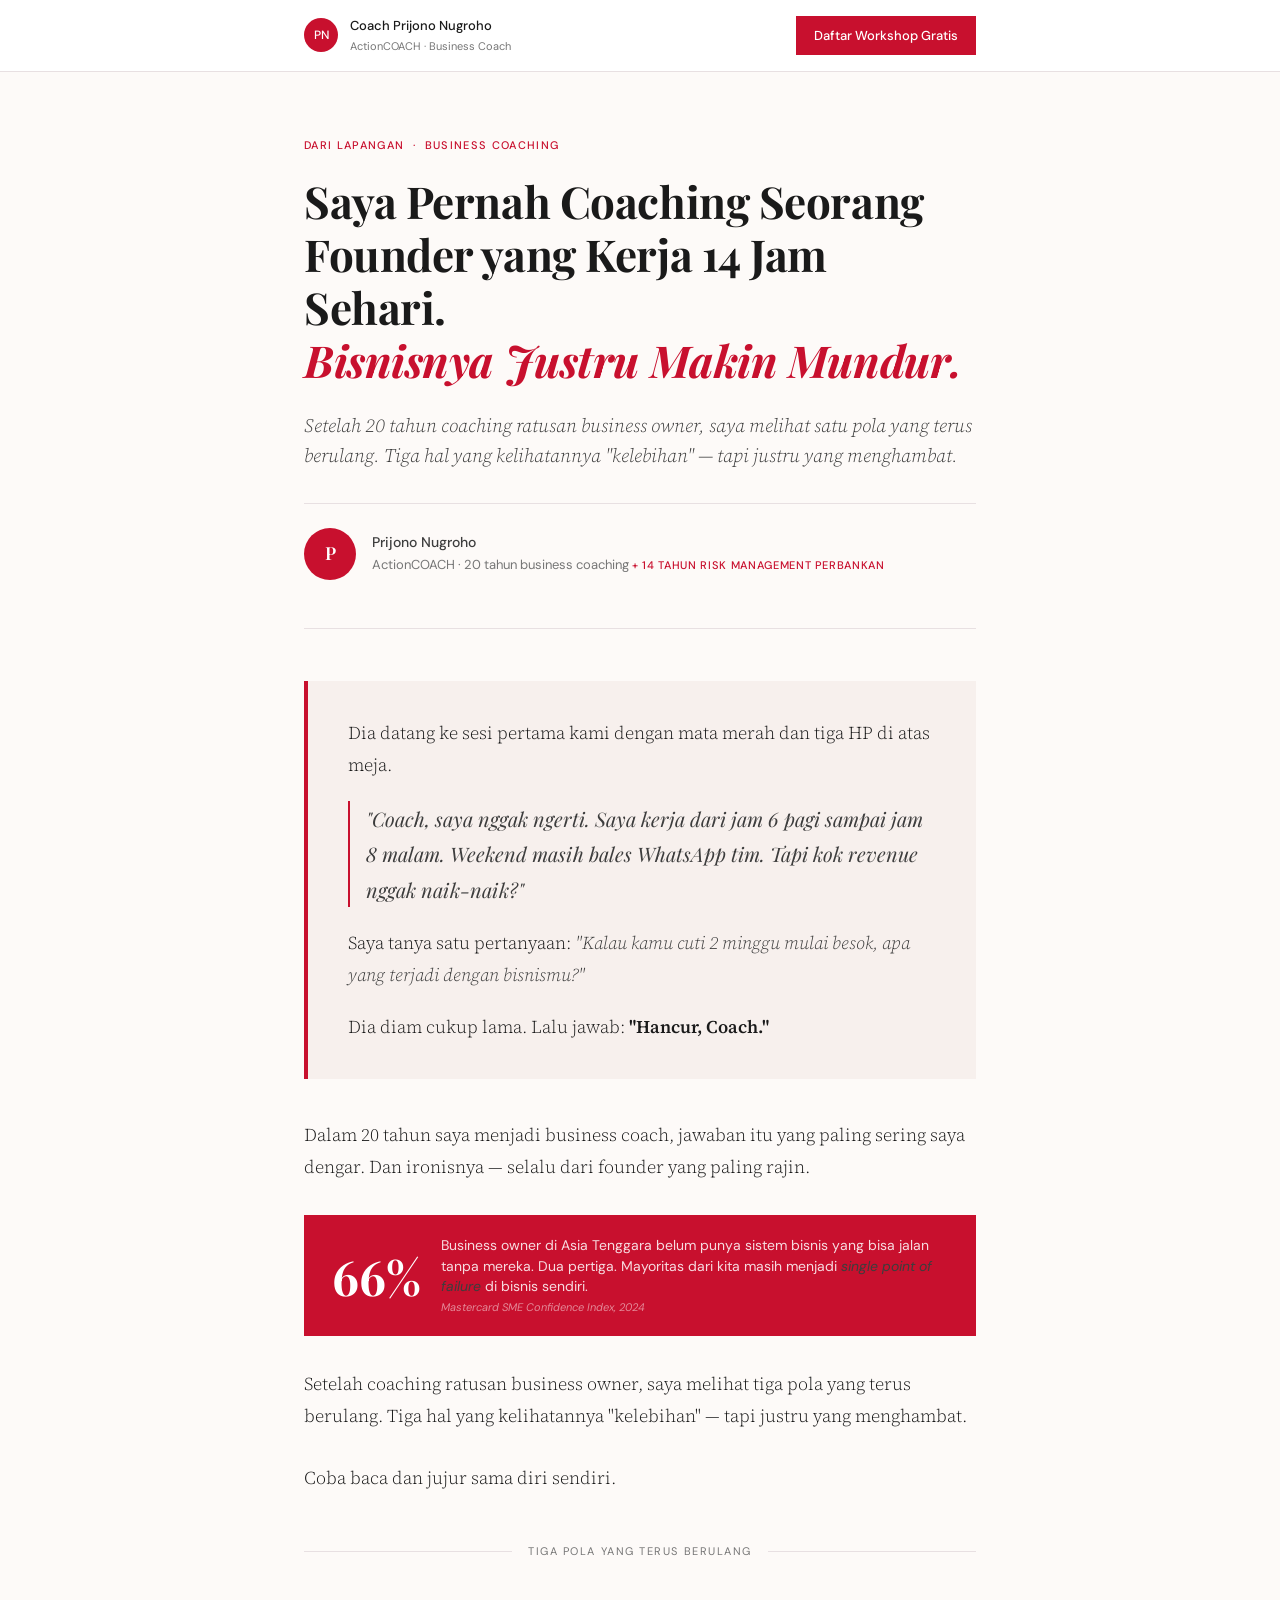
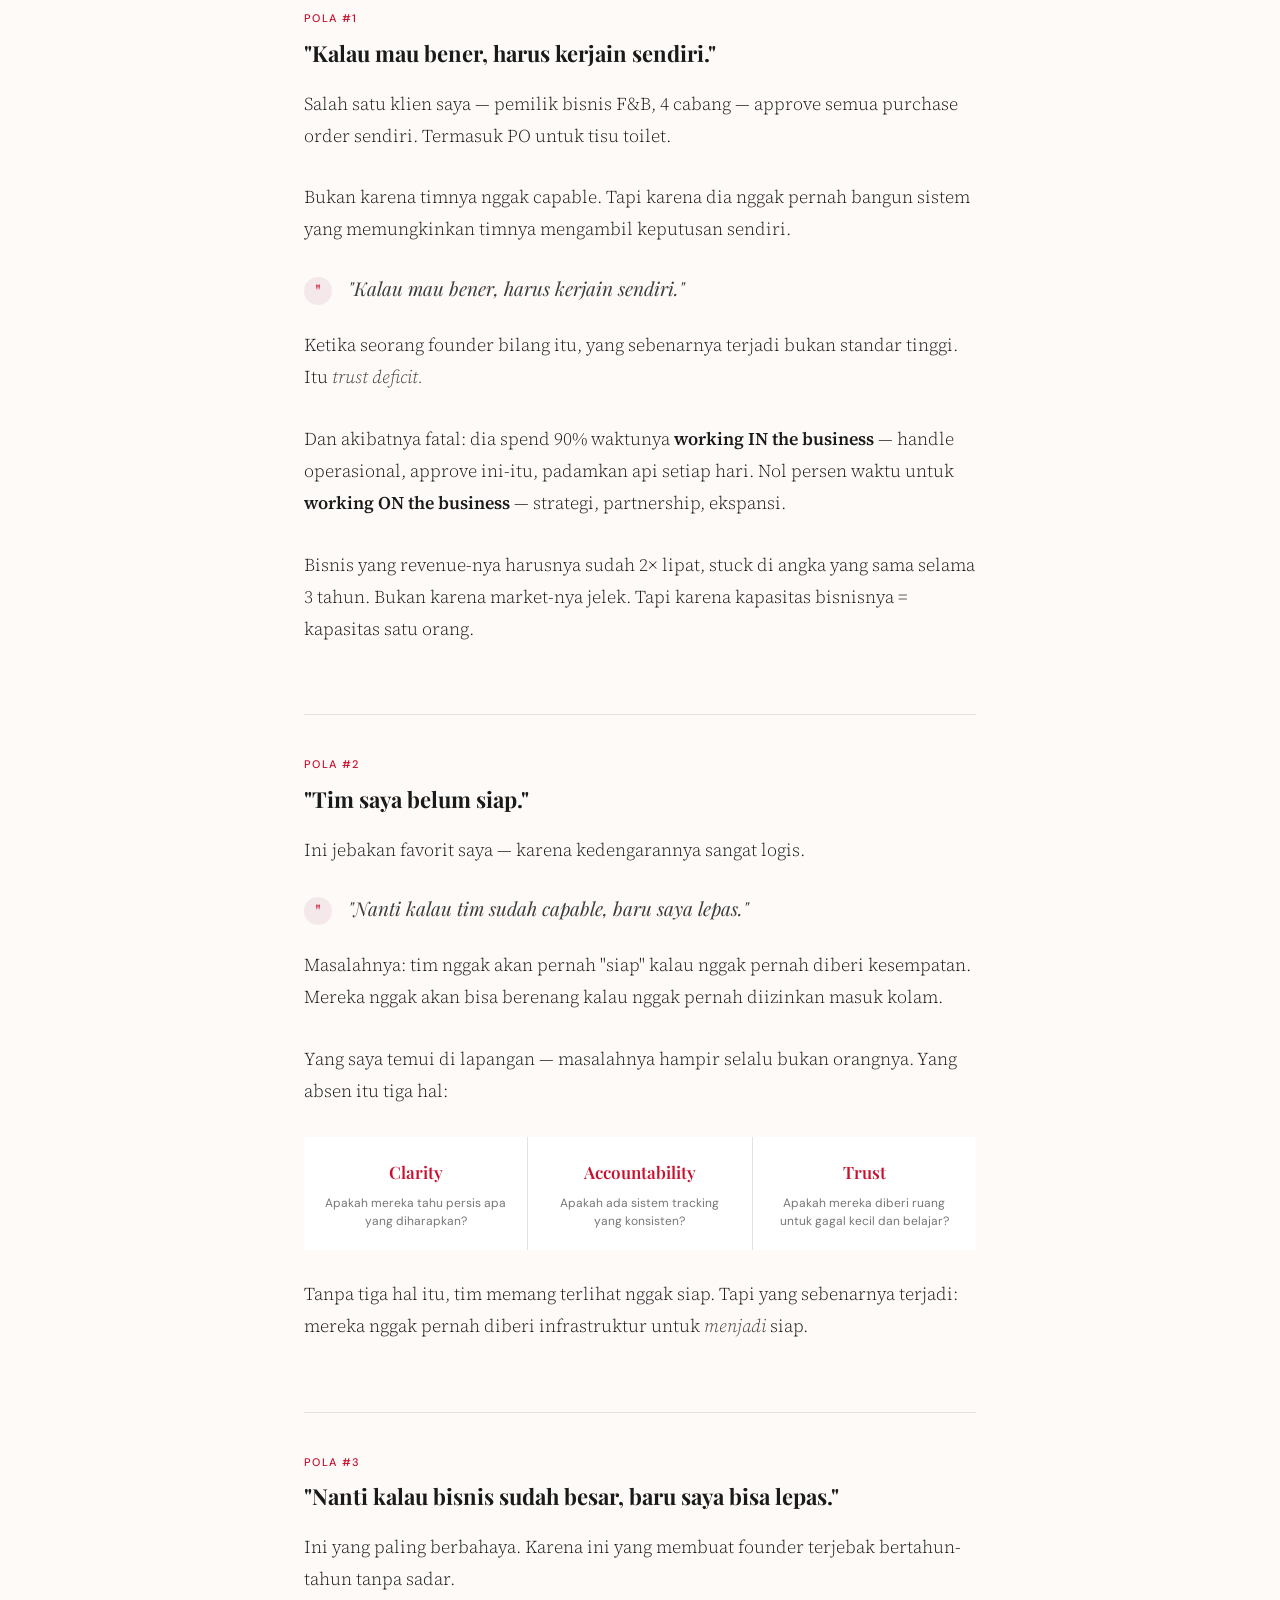
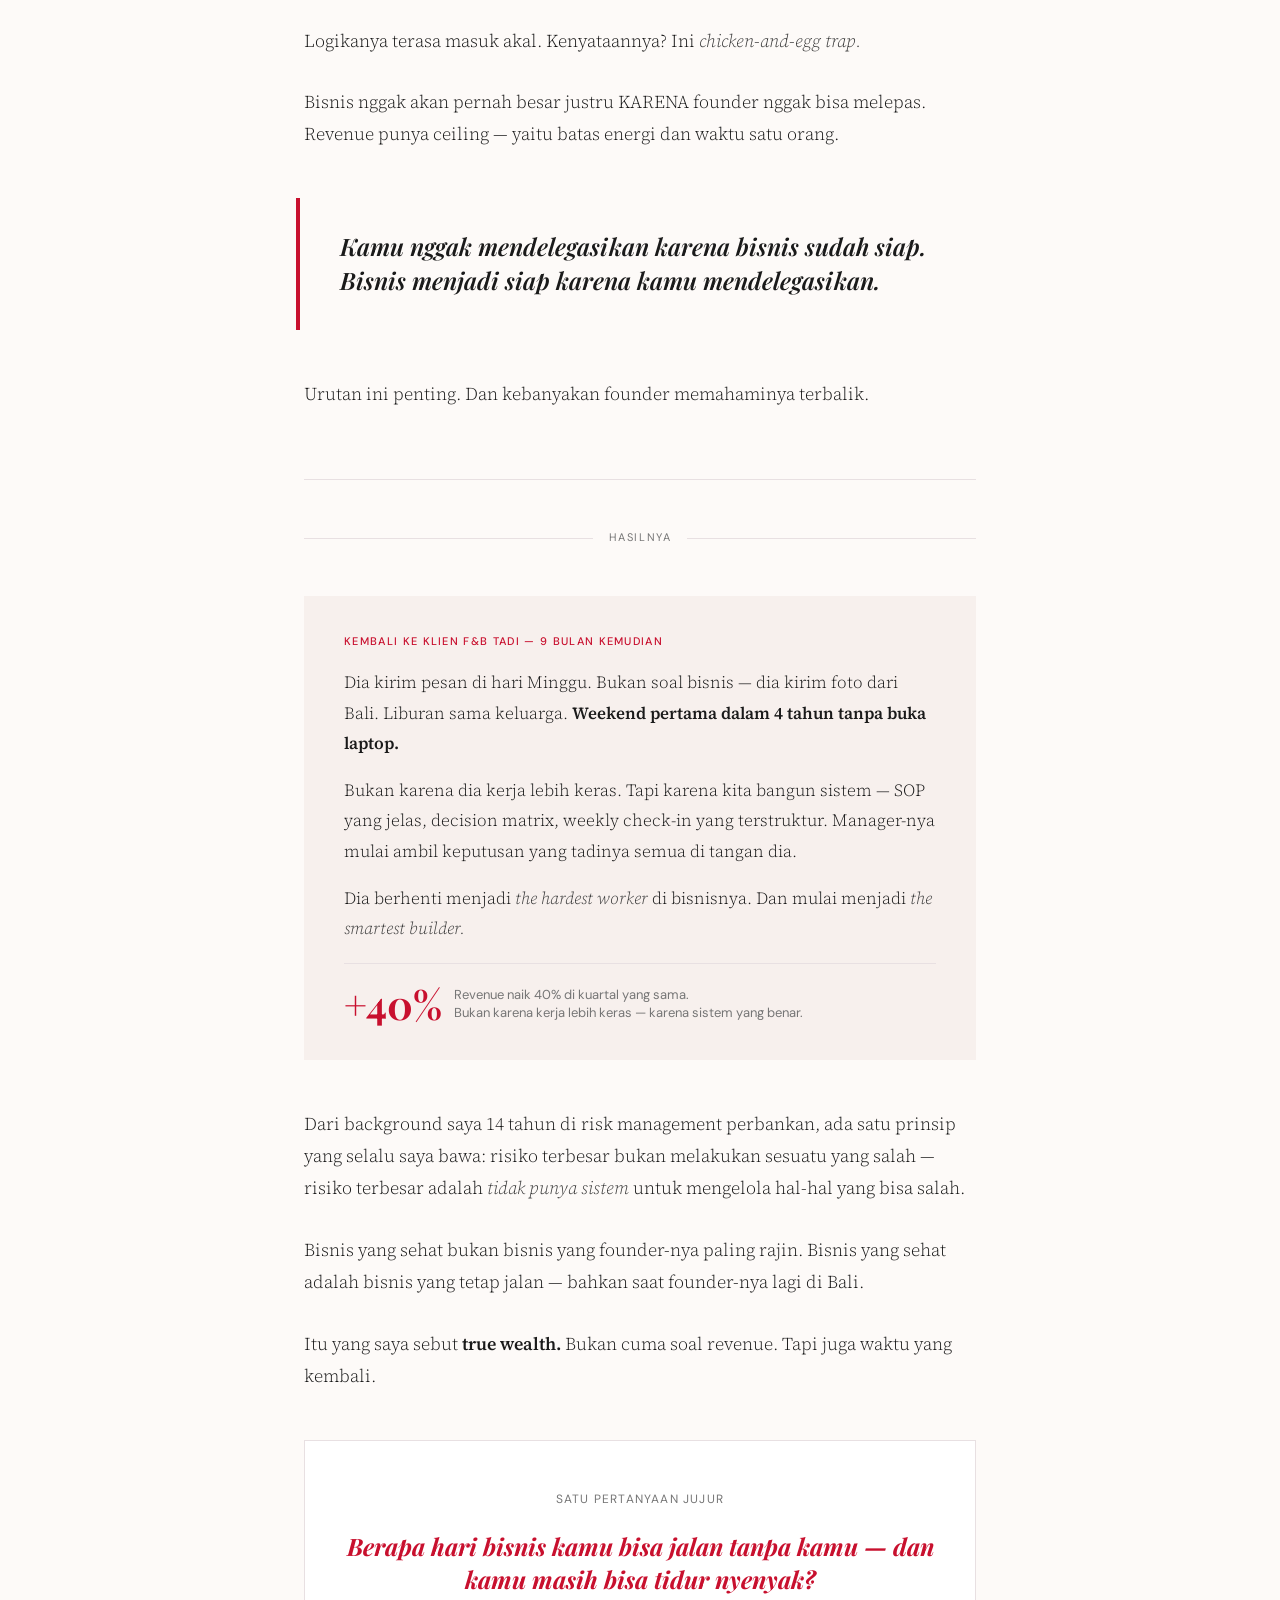
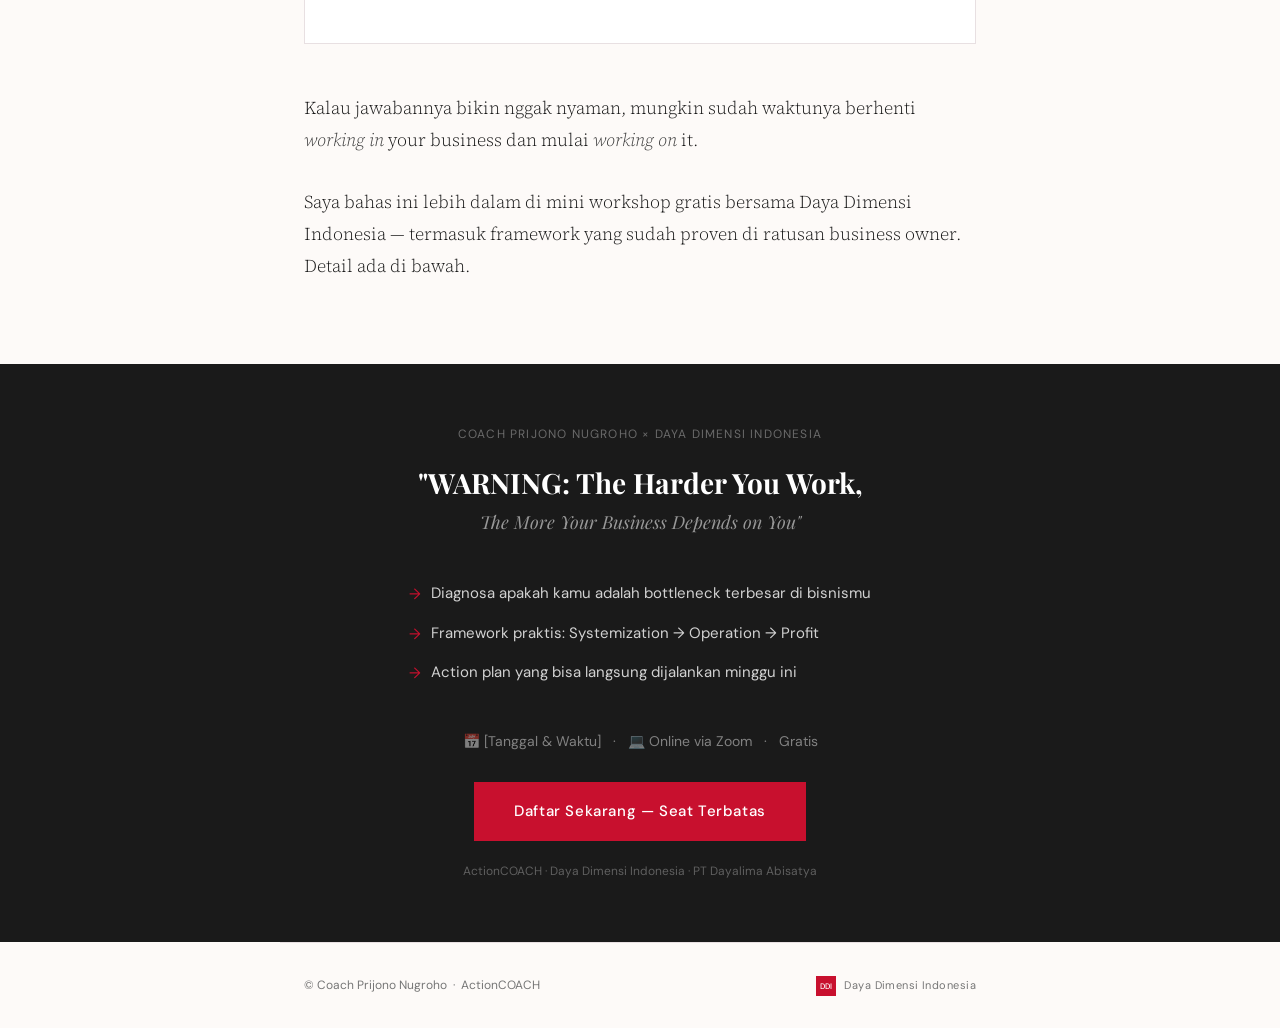
==== coach-prijono/index.html @ 1daa55f9 "Replace sample project with two real article landing pages Remove the placeholder sample-project and" ====
<!DOCTYPE html>
<html lang="id">
<head>
  <meta charset="UTF-8">
  <meta name="viewport" content="width=device-width, initial-scale=1.0">
  <title>Saya Pernah Coaching Seorang Founder yang Kerja 14 Jam Sehari — Coach Prijono Nugroho</title>
  <link rel="preconnect" href="https://fonts.googleapis.com">
  <link rel="preconnect" href="https://fonts.gstatic.com" crossorigin>
  <link href="https://fonts.googleapis.com/css2?family=Playfair+Display:ital,wght@0,400;0,600;0,700;1,400;1,600&family=Source+Serif+4:ital,opsz,wght@0,8..60,300;0,8..60,400;0,8..60,500;1,8..60,300;1,8..60,400&family=DM+Sans:wght@300;400;500&display=swap" rel="stylesheet">
  <style>
    :root {
      --red: #C8102E;
      --red-dark: #A00D24;
      --red-muted: #F5E8EB;
      --white: #FFFFFF;
      --ink: #1A1A1A;
      --ink-mid: #3D3D3D;
      --ink-light: #767676;
      --rule: #E8E0E2;
      --warm-bg: #FDFAF8;
      --warm-mid: #F7F0ED;
    }

    *, *::before, *::after { box-sizing: border-box; margin: 0; padding: 0; }

    html { scroll-behavior: smooth; }

    body {
      font-family: 'Source Serif 4', Georgia, serif;
      background: var(--warm-bg);
      color: var(--ink);
      line-height: 1.78;
      font-size: 18px;
    }

    /* ─── READING PROGRESS ─── */
    #progress {
      position: fixed;
      top: 0; left: 0;
      height: 3px;
      width: 0%;
      background: var(--red);
      z-index: 100;
      transition: width 0.1s linear;
    }

    /* ─── HEADER ─── */
    header {
      position: sticky;
      top: 0;
      background: var(--white);
      border-bottom: 1px solid var(--rule);
      z-index: 90;
      padding: 14px 0;
    }

    .header-inner {
      max-width: 720px;
      margin: 0 auto;
      padding: 0 24px;
      display: flex;
      align-items: center;
      justify-content: space-between;
    }

    .brand {
      display: flex;
      align-items: center;
      gap: 12px;
      text-decoration: none;
    }

    .author-chip {
      width: 34px;
      height: 34px;
      background: var(--red);
      border-radius: 50%;
      display: flex;
      align-items: center;
      justify-content: center;
      flex-shrink: 0;
    }

    .author-chip span {
      color: white;
      font-family: 'DM Sans', sans-serif;
      font-weight: 500;
      font-size: 12px;
    }

    .author-nav-info {
      display: flex;
      flex-direction: column;
    }

    .author-nav-name {
      font-family: 'DM Sans', sans-serif;
      font-size: 13px;
      font-weight: 500;
      color: var(--ink);
    }

    .author-nav-title {
      font-family: 'DM Sans', sans-serif;
      font-size: 11px;
      color: var(--ink-light);
    }

    .cta-header {
      font-family: 'DM Sans', sans-serif;
      font-size: 13px;
      font-weight: 500;
      color: var(--white);
      background: var(--red);
      padding: 8px 18px;
      text-decoration: none;
      transition: background 0.2s;
    }

    .cta-header:hover { background: var(--red-dark); }

    /* ─── MAIN ─── */
    main {
      max-width: 720px;
      margin: 0 auto;
      padding: 0 24px;
    }

    /* ─── ARTICLE HEADER ─── */
    .article-header {
      padding: 64px 0 48px;
      border-bottom: 1px solid var(--rule);
    }

    .article-tag {
      font-family: 'DM Sans', sans-serif;
      font-size: 11px;
      font-weight: 500;
      letter-spacing: 0.12em;
      text-transform: uppercase;
      color: var(--red);
      margin-bottom: 20px;
    }

    .article-title {
      font-family: 'Playfair Display', serif;
      font-size: clamp(30px, 4.5vw, 44px);
      font-weight: 700;
      line-height: 1.2;
      color: var(--ink);
      letter-spacing: -0.01em;
      margin-bottom: 24px;
    }

    .article-title em {
      font-style: italic;
      color: var(--red);
    }

    .article-deck {
      font-size: 19px;
      line-height: 1.58;
      color: var(--ink-mid);
      font-weight: 300;
      margin-bottom: 32px;
      font-style: italic;
    }

    .article-meta {
      display: flex;
      align-items: center;
      gap: 16px;
      padding-top: 24px;
      border-top: 1px solid var(--rule);
    }

    .author-portrait {
      width: 52px;
      height: 52px;
      background: var(--red);
      border-radius: 50%;
      display: flex;
      align-items: center;
      justify-content: center;
      flex-shrink: 0;
    }

    .author-portrait span {
      color: white;
      font-family: 'Playfair Display', serif;
      font-size: 18px;
      font-weight: 600;
    }

    .meta-text {
      font-family: 'DM Sans', sans-serif;
      font-size: 13px;
      color: var(--ink-light);
      line-height: 1.5;
    }

    .meta-text strong {
      display: block;
      color: var(--ink-mid);
      font-weight: 500;
      font-size: 14px;
    }

    .meta-credential {
      display: inline-block;
      margin-top: 4px;
      font-size: 11px;
      color: var(--red);
      font-weight: 500;
      letter-spacing: 0.06em;
      text-transform: uppercase;
    }

    /* ─── ARTICLE BODY ─── */
    .article-body {
      padding: 52px 0;
    }

    .article-body p {
      margin-bottom: 1.65em;
      font-size: 18px;
      color: var(--ink);
      font-weight: 300;
    }

    .article-body strong {
      color: var(--ink);
      font-weight: 600;
    }

    .article-body em {
      font-style: italic;
      color: var(--ink-mid);
    }

    /* Opening scene */
    .scene {
      background: var(--warm-mid);
      padding: 36px 40px;
      margin-bottom: 40px;
      border-left: 4px solid var(--red);
    }

    .scene p {
      font-size: 18px !important;
      color: var(--ink) !important;
      margin-bottom: 1.1em !important;
    }

    .scene p:last-child { margin-bottom: 0 !important; }

    .scene p.dialogue {
      font-family: 'Playfair Display', serif;
      font-style: italic;
      font-size: 20px !important;
      color: var(--ink-mid) !important;
      padding-left: 16px;
      border-left: 2px solid var(--red);
      margin: 20px 0 !important;
    }

    /* Data inline */
    .data-inline {
      background: var(--red);
      color: var(--white);
      padding: 20px 28px;
      margin: 32px 0;
      display: flex;
      align-items: center;
      gap: 20px;
    }

    .di-number {
      font-family: 'Playfair Display', serif;
      font-size: 48px;
      font-weight: 700;
      line-height: 1;
      flex-shrink: 0;
    }

    .di-text {
      font-family: 'DM Sans', sans-serif;
      font-size: 14px;
      color: rgba(255,255,255,0.85);
      line-height: 1.45;
    }

    .di-source {
      font-size: 11px;
      color: rgba(255,255,255,0.5);
      margin-top: 4px;
      font-style: italic;
    }

    /* Section divider */
    .section-break {
      display: flex;
      align-items: center;
      gap: 16px;
      margin: 48px 0;
    }

    .section-break::before,
    .section-break::after {
      content: '';
      flex: 1;
      height: 1px;
      background: var(--rule);
    }

    .section-break span {
      font-family: 'DM Sans', sans-serif;
      font-size: 11px;
      letter-spacing: 0.14em;
      text-transform: uppercase;
      color: var(--ink-light);
    }

    /* Pattern cards */
    .pattern {
      margin: 40px 0;
      padding-bottom: 40px;
      border-bottom: 1px solid var(--rule);
    }

    .pattern:last-of-type { border-bottom: none; }

    .pattern-num {
      font-family: 'DM Sans', sans-serif;
      font-size: 11px;
      font-weight: 500;
      letter-spacing: 0.12em;
      text-transform: uppercase;
      color: var(--red);
      margin-bottom: 10px;
    }

    .pattern h3 {
      font-family: 'Playfair Display', serif;
      font-size: 22px;
      font-weight: 700;
      line-height: 1.3;
      color: var(--ink);
      margin-bottom: 20px;
    }

    /* Quote inside pattern */
    .heard-in-field {
      margin: 24px 0;
      display: flex;
      gap: 16px;
      align-items: flex-start;
    }

    .hif-icon {
      width: 28px;
      height: 28px;
      background: var(--red-muted);
      border-radius: 50%;
      display: flex;
      align-items: center;
      justify-content: center;
      flex-shrink: 0;
      margin-top: 2px;
    }

    .hif-icon::after {
      content: '"';
      color: var(--red);
      font-family: 'Playfair Display', serif;
      font-size: 20px;
      line-height: 1;
    }

    .hif-text {
      font-family: 'Playfair Display', serif;
      font-size: 19px;
      font-style: italic;
      color: var(--ink-mid);
      line-height: 1.45;
    }

    /* Three pillars */
    .three-pillars {
      display: grid;
      grid-template-columns: repeat(3, 1fr);
      gap: 1px;
      background: var(--rule);
      margin: 28px 0;
    }

    .pillar {
      background: var(--white);
      padding: 20px;
      text-align: center;
    }

    .pillar-word {
      font-family: 'Playfair Display', serif;
      font-size: 17px;
      font-weight: 600;
      color: var(--red);
      margin-bottom: 8px;
    }

    .pillar-desc {
      font-family: 'DM Sans', sans-serif;
      font-size: 12px;
      color: var(--ink-light);
      line-height: 1.45;
    }

    /* Client result */
    .client-result {
      background: var(--warm-mid);
      padding: 36px 40px;
      margin: 48px 0;
    }

    .cr-label {
      font-family: 'DM Sans', sans-serif;
      font-size: 11px;
      font-weight: 500;
      letter-spacing: 0.12em;
      text-transform: uppercase;
      color: var(--red);
      margin-bottom: 16px;
    }

    .cr-story p {
      font-size: 17px !important;
      color: var(--ink) !important;
      margin-bottom: 1em !important;
    }

    .cr-story p:last-child { margin-bottom: 0 !important; }

    .cr-highlight {
      display: flex;
      align-items: center;
      gap: 12px;
      margin-top: 20px;
      padding-top: 20px;
      border-top: 1px solid var(--rule);
    }

    .cr-stat {
      font-family: 'Playfair Display', serif;
      font-size: 40px;
      font-weight: 700;
      color: var(--red);
      line-height: 1;
      flex-shrink: 0;
    }

    .cr-stat-label {
      font-family: 'DM Sans', sans-serif;
      font-size: 13px;
      color: var(--ink-light);
      line-height: 1.45;
    }

    /* Pull quote */
    .pull-quote {
      margin: 48px -8px;
      padding: 32px 40px;
      border-left: 4px solid var(--red);
    }

    .pull-quote p {
      font-family: 'Playfair Display', serif;
      font-size: 24px !important;
      line-height: 1.4;
      font-style: italic !important;
      color: var(--ink) !important;
      margin: 0 !important;
      font-weight: 600 !important;
    }

    /* Closing question */
    .closing-q {
      margin: 48px 0;
      padding: 48px 40px;
      text-align: center;
      background: var(--white);
      border: 1px solid var(--rule);
    }

    .closing-q-pre {
      font-family: 'DM Sans', sans-serif;
      font-size: 12px;
      letter-spacing: 0.1em;
      text-transform: uppercase;
      color: var(--ink-light);
      margin-bottom: 20px;
    }

    .closing-q p {
      font-family: 'Playfair Display', serif;
      font-size: 24px !important;
      font-weight: 700 !important;
      line-height: 1.35 !important;
      color: var(--ink) !important;
      font-style: normal !important;
      margin: 0 !important;
    }

    .closing-q p em { color: var(--red); font-style: italic; }

    /* ─── CTA BLOCK ─── */
    .cta-block {
      background: var(--ink);
      padding: 60px 48px;
      margin: 0 -24px 0;
      text-align: center;
    }

    .cta-by {
      font-family: 'DM Sans', sans-serif;
      font-size: 12px;
      letter-spacing: 0.1em;
      text-transform: uppercase;
      color: rgba(255,255,255,0.35);
      margin-bottom: 20px;
    }

    .cta-title {
      font-family: 'Playfair Display', serif;
      font-size: 28px;
      font-weight: 700;
      line-height: 1.25;
      color: var(--white);
      margin-bottom: 6px;
    }

    .cta-subtitle {
      font-family: 'Playfair Display', serif;
      font-size: 18px;
      font-style: italic;
      color: rgba(255,255,255,0.55);
      margin-bottom: 36px;
    }

    .cta-points {
      list-style: none;
      text-align: left;
      display: inline-block;
      margin-bottom: 36px;
    }

    .cta-points li {
      font-family: 'DM Sans', sans-serif;
      font-size: 15px;
      color: rgba(255,255,255,0.8);
      padding: 6px 0;
      display: flex;
      align-items: flex-start;
      gap: 10px;
    }

    .cta-points li::before {
      content: '→';
      color: var(--red);
      flex-shrink: 0;
      margin-top: 1px;
    }

    .cta-meta {
      font-family: 'DM Sans', sans-serif;
      font-size: 14px;
      color: rgba(255,255,255,0.45);
      margin-bottom: 28px;
    }

    .cta-btn {
      display: inline-block;
      background: var(--red);
      color: var(--white);
      font-family: 'DM Sans', sans-serif;
      font-size: 15px;
      font-weight: 500;
      letter-spacing: 0.04em;
      padding: 16px 40px;
      text-decoration: none;
      transition: all 0.2s;
    }

    .cta-btn:hover { background: var(--red-dark); }

    .cta-partners {
      font-family: 'DM Sans', sans-serif;
      font-size: 12px;
      color: rgba(255,255,255,0.3);
      margin-top: 20px;
    }

    /* ─── FOOTER ─── */
    footer {
      max-width: 720px;
      margin: 0 auto;
      padding: 32px 24px;
      display: flex;
      align-items: center;
      justify-content: space-between;
      border-top: 1px solid var(--rule);
    }

    .footer-author {
      font-family: 'DM Sans', sans-serif;
      font-size: 12px;
      color: var(--ink-light);
    }

    .footer-ddi {
      display: flex;
      align-items: center;
      gap: 8px;
    }

    .footer-ddi-mark {
      width: 20px;
      height: 20px;
      background: var(--red);
      display: flex;
      align-items: center;
      justify-content: center;
    }

    .footer-ddi-mark span {
      color: white;
      font-family: 'DM Sans', sans-serif;
      font-size: 8px;
      font-weight: 500;
    }

    .footer-ddi-name {
      font-family: 'DM Sans', sans-serif;
      font-size: 11px;
      color: var(--ink-light);
      letter-spacing: 0.04em;
    }

    /* ─── RESPONSIVE ─── */
    @media (max-width: 640px) {
      body { font-size: 17px; }
      .article-header { padding: 40px 0 32px; }
      .three-pillars { grid-template-columns: 1fr; }
      .scene, .client-result { padding: 28px 24px; }
      .pull-quote { margin: 40px 0; padding: 24px 28px; }
      .cta-block { padding: 48px 28px; }
      footer { flex-direction: column; gap: 12px; text-align: center; }
    }
  </style>
</head>
<body>

<div id="progress"></div>

<header>
  <div class="header-inner">
    <a href="#" class="brand">
      <div class="author-chip"><span>PN</span></div>
      <div class="author-nav-info">
        <span class="author-nav-name">Coach Prijono Nugroho</span>
        <span class="author-nav-title">ActionCOACH · Business Coach</span>
      </div>
    </a>
    <a href="#workshop" class="cta-header">Daftar Workshop Gratis</a>
  </div>
</header>

<main>

  <!-- ARTICLE HEADER -->
  <div class="article-header">
    <div class="article-tag">Dari Lapangan &nbsp;·&nbsp; Business Coaching</div>
    <h1 class="article-title">
      Saya Pernah Coaching Seorang Founder yang Kerja 14 Jam Sehari.<br>
      <em>Bisnisnya Justru Makin Mundur.</em>
    </h1>
    <p class="article-deck">
      Setelah 20 tahun coaching ratusan business owner, saya melihat satu pola yang terus berulang. Tiga hal yang kelihatannya "kelebihan" — tapi justru yang menghambat.
    </p>
    <div class="article-meta">
      <div class="author-portrait"><span>P</span></div>
      <div class="meta-text">
        <strong>Prijono Nugroho</strong>
        ActionCOACH · 20 tahun business coaching
        <span class="meta-credential">+ 14 tahun Risk Management Perbankan</span>
      </div>
    </div>
  </div>

  <!-- ARTICLE BODY -->
  <div class="article-body">

    <div class="scene">
      <p>Dia datang ke sesi pertama kami dengan mata merah dan tiga HP di atas meja.</p>
      <p class="dialogue">"Coach, saya nggak ngerti. Saya kerja dari jam 6 pagi sampai jam 8 malam. Weekend masih bales WhatsApp tim. Tapi kok revenue nggak naik-naik?"</p>
      <p>Saya tanya satu pertanyaan: <em>"Kalau kamu cuti 2 minggu mulai besok, apa yang terjadi dengan bisnismu?"</em></p>
      <p>Dia diam cukup lama. Lalu jawab: <strong>"Hancur, Coach."</strong></p>
    </div>

    <p>Dalam 20 tahun saya menjadi business coach, jawaban itu yang paling sering saya dengar. Dan ironisnya — selalu dari founder yang paling rajin.</p>

    <div class="data-inline">
      <div class="di-number">66%</div>
      <div class="di-text">
        Business owner di Asia Tenggara belum punya sistem bisnis yang bisa jalan tanpa mereka. Dua pertiga. Mayoritas dari kita masih menjadi <em>single point of failure</em> di bisnis sendiri.
        <div class="di-source">Mastercard SME Confidence Index, 2024</div>
      </div>
    </div>

    <p>Setelah coaching ratusan business owner, saya melihat tiga pola yang terus berulang. Tiga hal yang kelihatannya "kelebihan" — tapi justru yang menghambat.</p>

    <p>Coba baca dan jujur sama diri sendiri.</p>

    <div class="section-break"><span>Tiga Pola yang Terus Berulang</span></div>

    <!-- PATTERN 1 -->
    <div class="pattern">
      <div class="pattern-num">Pola #1</div>
      <h3>"Kalau mau bener, harus kerjain sendiri."</h3>
      <p>Salah satu klien saya — pemilik bisnis F&B, 4 cabang — approve semua purchase order sendiri. Termasuk PO untuk tisu toilet.</p>
      <p>Bukan karena timnya nggak capable. Tapi karena dia nggak pernah bangun sistem yang memungkinkan timnya mengambil keputusan sendiri.</p>
      <div class="heard-in-field">
        <div class="hif-icon"></div>
        <div class="hif-text">"Kalau mau bener, harus kerjain sendiri."</div>
      </div>
      <p>Ketika seorang founder bilang itu, yang sebenarnya terjadi bukan standar tinggi. Itu <em>trust deficit.</em></p>
      <p>Dan akibatnya fatal: dia spend 90% waktunya <strong>working IN the business</strong> — handle operasional, approve ini-itu, padamkan api setiap hari. Nol persen waktu untuk <strong>working ON the business</strong> — strategi, partnership, ekspansi.</p>
      <p>Bisnis yang revenue-nya harusnya sudah 2× lipat, stuck di angka yang sama selama 3 tahun. Bukan karena market-nya jelek. Tapi karena kapasitas bisnisnya = kapasitas satu orang.</p>
    </div>

    <!-- PATTERN 2 -->
    <div class="pattern">
      <div class="pattern-num">Pola #2</div>
      <h3>"Tim saya belum siap."</h3>
      <p>Ini jebakan favorit saya — karena kedengarannya sangat logis.</p>
      <div class="heard-in-field">
        <div class="hif-icon"></div>
        <div class="hif-text">"Nanti kalau tim sudah capable, baru saya lepas."</div>
      </div>
      <p>Masalahnya: tim nggak akan pernah "siap" kalau nggak pernah diberi kesempatan. Mereka nggak akan bisa berenang kalau nggak pernah diizinkan masuk kolam.</p>
      <p>Yang saya temui di lapangan — masalahnya hampir selalu bukan orangnya. Yang absen itu tiga hal:</p>
      <div class="three-pillars">
        <div class="pillar">
          <div class="pillar-word">Clarity</div>
          <div class="pillar-desc">Apakah mereka tahu persis apa yang diharapkan?</div>
        </div>
        <div class="pillar">
          <div class="pillar-word">Accountability</div>
          <div class="pillar-desc">Apakah ada sistem tracking yang konsisten?</div>
        </div>
        <div class="pillar">
          <div class="pillar-word">Trust</div>
          <div class="pillar-desc">Apakah mereka diberi ruang untuk gagal kecil dan belajar?</div>
        </div>
      </div>
      <p>Tanpa tiga hal itu, tim memang terlihat nggak siap. Tapi yang sebenarnya terjadi: mereka nggak pernah diberi infrastruktur untuk <em>menjadi</em> siap.</p>
    </div>

    <!-- PATTERN 3 -->
    <div class="pattern">
      <div class="pattern-num">Pola #3</div>
      <h3>"Nanti kalau bisnis sudah besar, baru saya bisa lepas."</h3>
      <p>Ini yang paling berbahaya. Karena ini yang membuat founder terjebak bertahun-tahun tanpa sadar.</p>
      <p>Logikanya terasa masuk akal. Kenyataannya? Ini <em>chicken-and-egg trap.</em></p>
      <p>Bisnis nggak akan pernah besar justru KARENA founder nggak bisa melepas. Revenue punya ceiling — yaitu batas energi dan waktu satu orang.</p>

      <div class="pull-quote">
        <p>Kamu nggak mendelegasikan karena bisnis sudah siap. Bisnis menjadi siap karena kamu mendelegasikan.</p>
      </div>

      <p>Urutan ini penting. Dan kebanyakan founder memahaminya terbalik.</p>
    </div>

    <div class="section-break"><span>Hasilnya</span></div>

    <div class="client-result">
      <div class="cr-label">Kembali ke klien F&B tadi — 9 bulan kemudian</div>
      <div class="cr-story">
        <p>Dia kirim pesan di hari Minggu. Bukan soal bisnis — dia kirim foto dari Bali. Liburan sama keluarga. <strong>Weekend pertama dalam 4 tahun tanpa buka laptop.</strong></p>
        <p>Bukan karena dia kerja lebih keras. Tapi karena kita bangun sistem — SOP yang jelas, decision matrix, weekly check-in yang terstruktur. Manager-nya mulai ambil keputusan yang tadinya semua di tangan dia.</p>
        <p>Dia berhenti menjadi <em>the hardest worker</em> di bisnisnya. Dan mulai menjadi <em>the smartest builder.</em></p>
      </div>
      <div class="cr-highlight">
        <div class="cr-stat">+40%</div>
        <div class="cr-stat-label">Revenue naik 40% di kuartal yang sama.<br>Bukan karena kerja lebih keras — karena sistem yang benar.</div>
      </div>
    </div>

    <p>Dari background saya 14 tahun di risk management perbankan, ada satu prinsip yang selalu saya bawa: risiko terbesar bukan melakukan sesuatu yang salah — risiko terbesar adalah <em>tidak punya sistem</em> untuk mengelola hal-hal yang bisa salah.</p>

    <p>Bisnis yang sehat bukan bisnis yang founder-nya paling rajin. Bisnis yang sehat adalah bisnis yang tetap jalan — bahkan saat founder-nya lagi di Bali.</p>

    <p>Itu yang saya sebut <strong>true wealth.</strong> Bukan cuma soal revenue. Tapi juga waktu yang kembali.</p>

    <div class="closing-q">
      <div class="closing-q-pre">Satu pertanyaan jujur</div>
      <p><em>Berapa hari bisnis kamu bisa jalan tanpa kamu — dan kamu masih bisa tidur nyenyak?</em></p>
    </div>

    <p>Kalau jawabannya bikin nggak nyaman, mungkin sudah waktunya berhenti <em>working in</em> your business dan mulai <em>working on</em> it.</p>

    <p>Saya bahas ini lebih dalam di mini workshop gratis bersama Daya Dimensi Indonesia — termasuk framework yang sudah proven di ratusan business owner. Detail ada di bawah.</p>

  </div>
</main>

<!-- CTA BLOCK — full bleed -->
<div class="cta-block" id="workshop">
  <div class="cta-by">Coach Prijono Nugroho × Daya Dimensi Indonesia</div>
  <div class="cta-title">"WARNING: The Harder You Work,</div>
  <div class="cta-subtitle">The More Your Business Depends on You"</div>
  <ul class="cta-points">
    <li>Diagnosa apakah kamu adalah bottleneck terbesar di bisnismu</li>
    <li>Framework praktis: Systemization → Operation → Profit</li>
    <li>Action plan yang bisa langsung dijalankan minggu ini</li>
  </ul>
  <div class="cta-meta">📅 [Tanggal &amp; Waktu] &nbsp;&nbsp;·&nbsp;&nbsp; 💻 Online via Zoom &nbsp;&nbsp;·&nbsp;&nbsp; Gratis</div>
  <a href="#" class="cta-btn">Daftar Sekarang — Seat Terbatas</a>
  <div class="cta-partners">ActionCOACH · Daya Dimensi Indonesia · PT Dayalima Abisatya</div>
</div>

<footer>
  <div class="footer-author">© Coach Prijono Nugroho &nbsp;·&nbsp; ActionCOACH</div>
  <div class="footer-ddi">
    <div class="footer-ddi-mark"><span>DDI</span></div>
    <span class="footer-ddi-name">Daya Dimensi Indonesia</span>
  </div>
</footer>

<script>
  const progress = document.getElementById('progress');
  window.addEventListener('scroll', () => {
    const scrollTop = window.scrollY;
    const docHeight = document.documentElement.scrollHeight - window.innerHeight;
    progress.style.width = (scrollTop / docHeight * 100) + '%';
  });
</script>

</body>
</html>
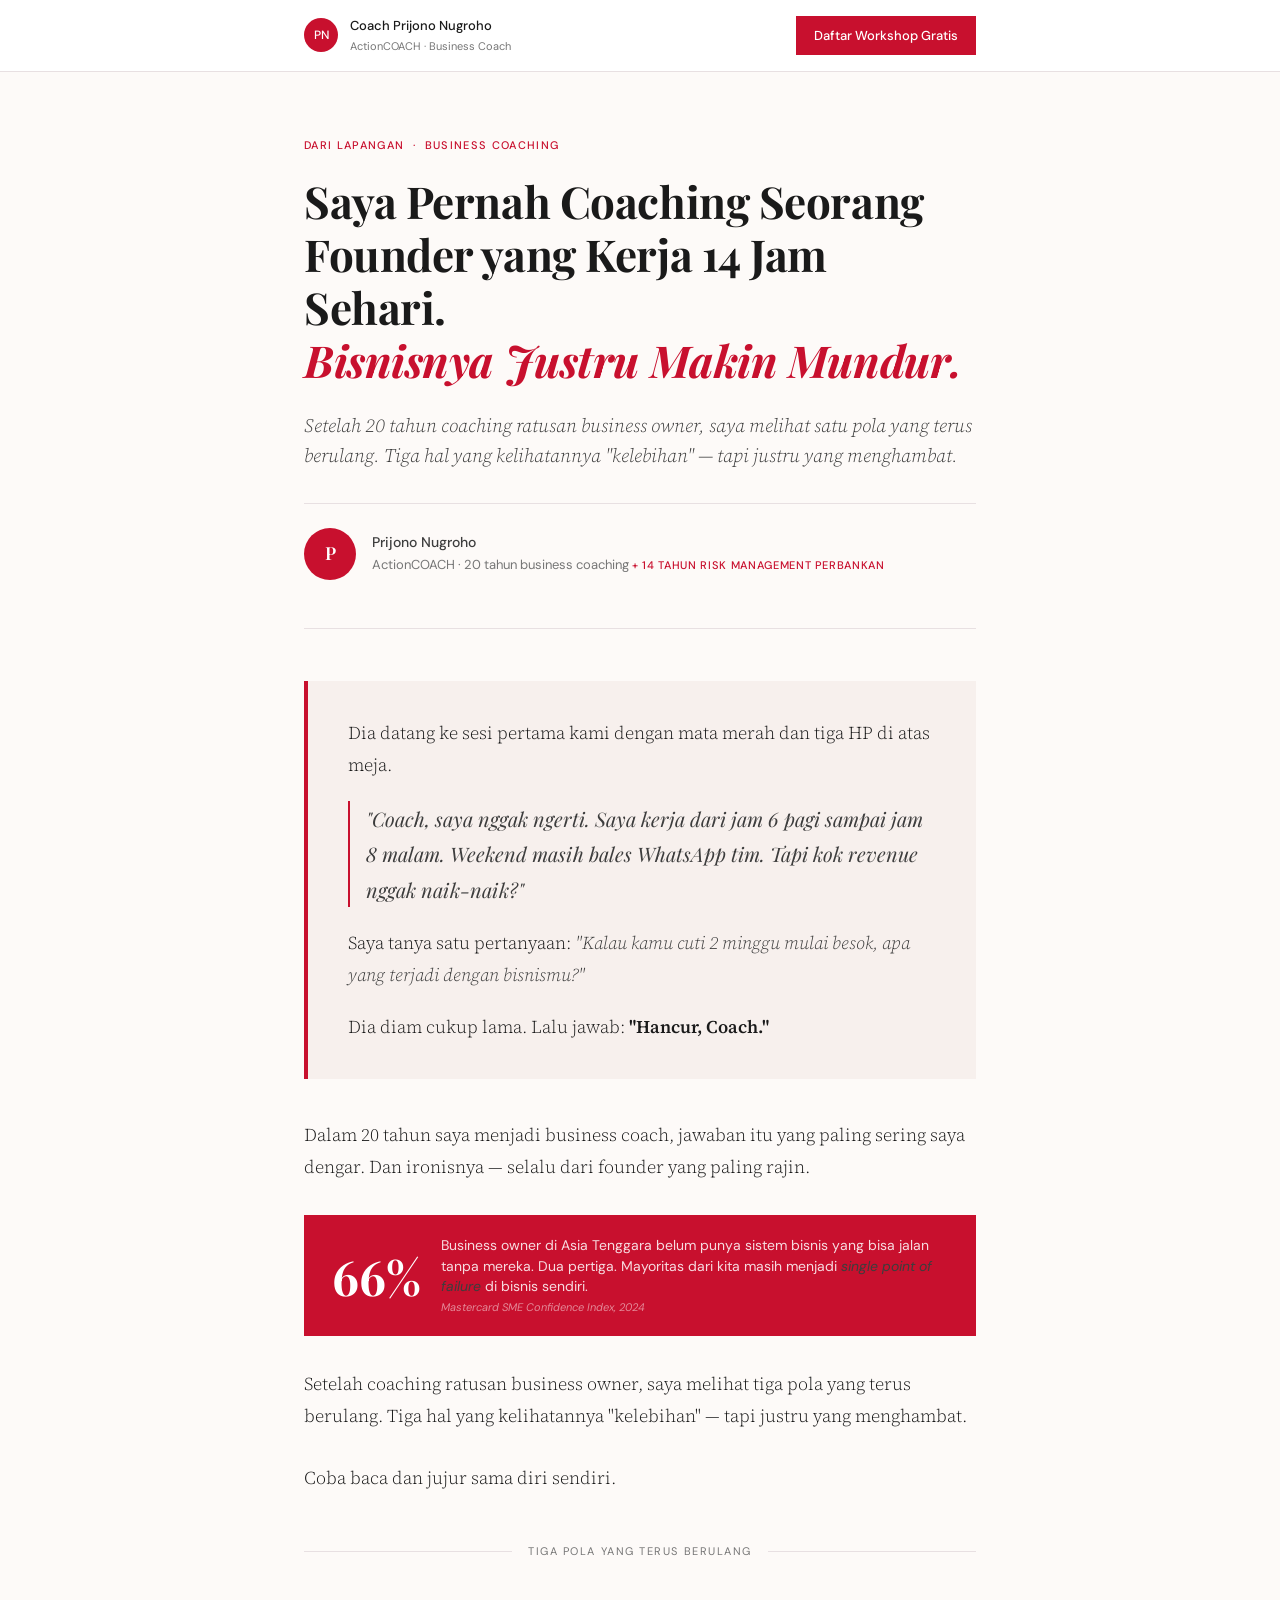
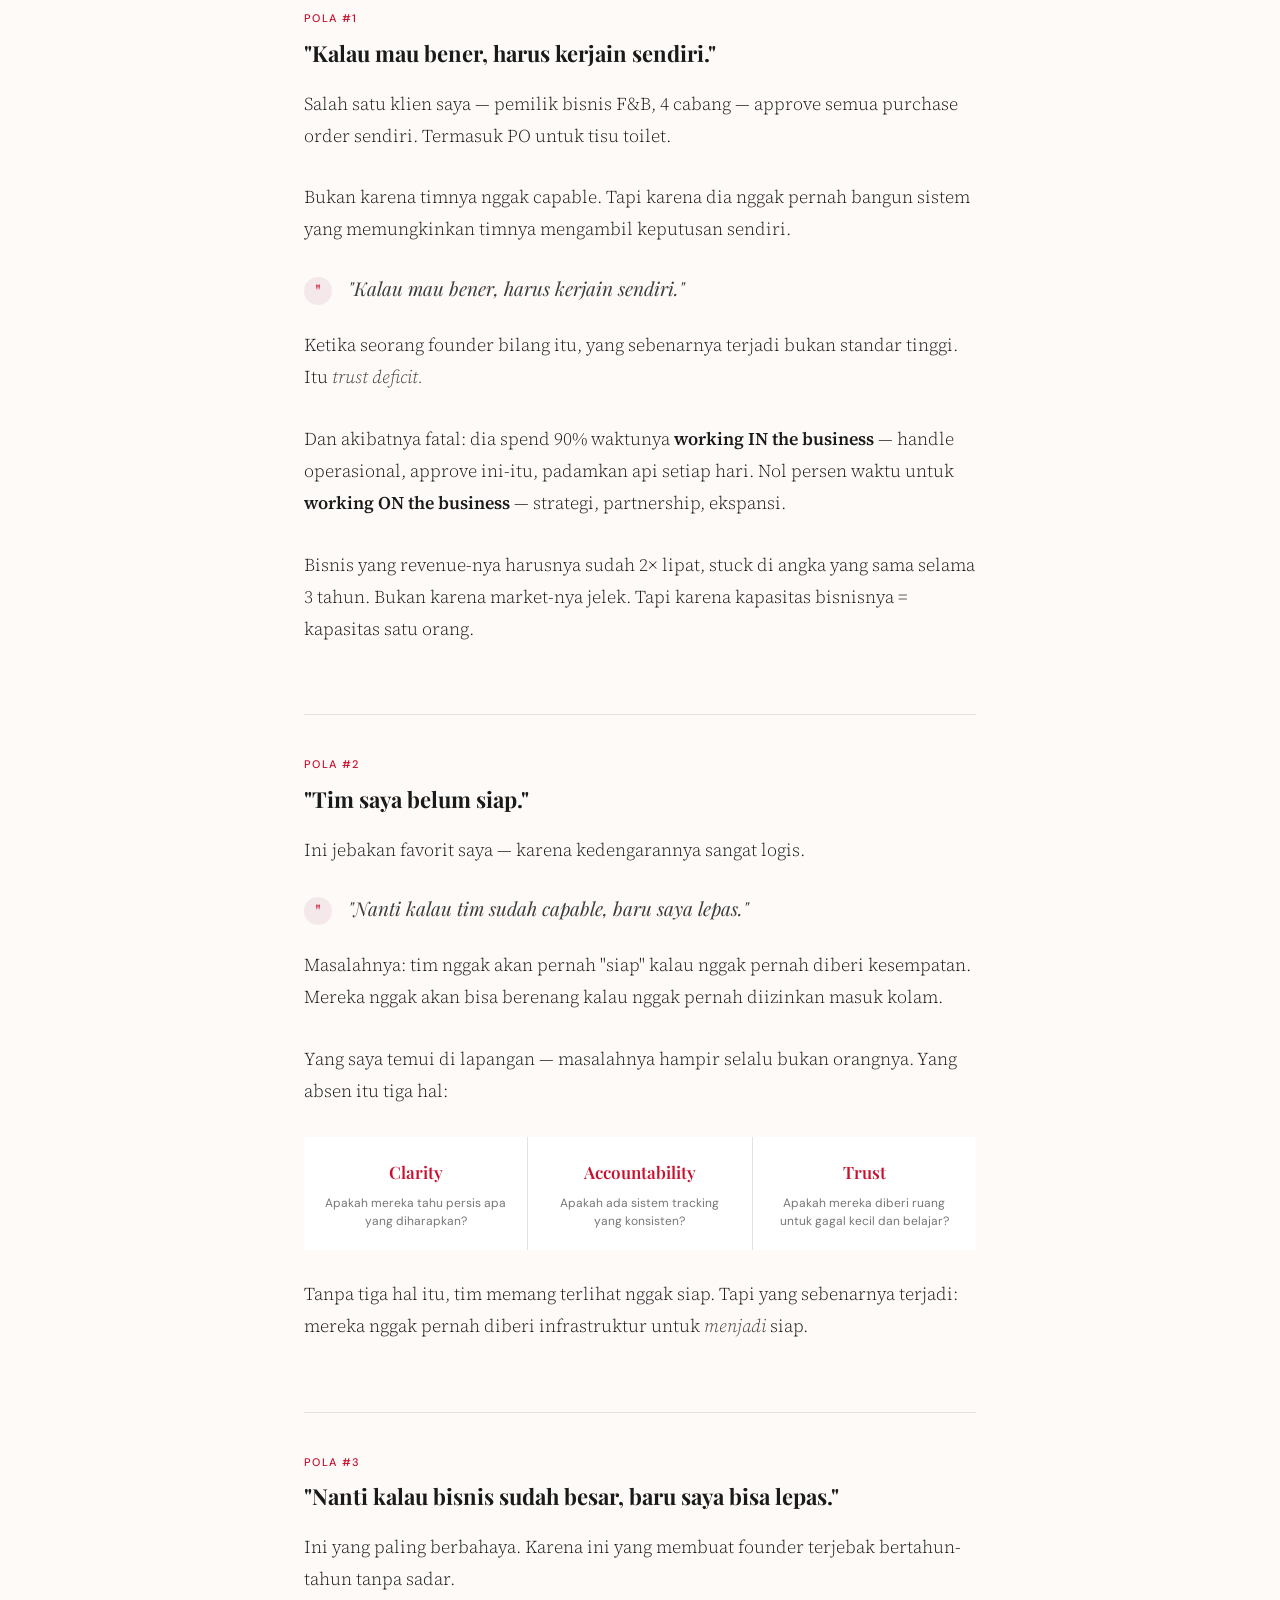
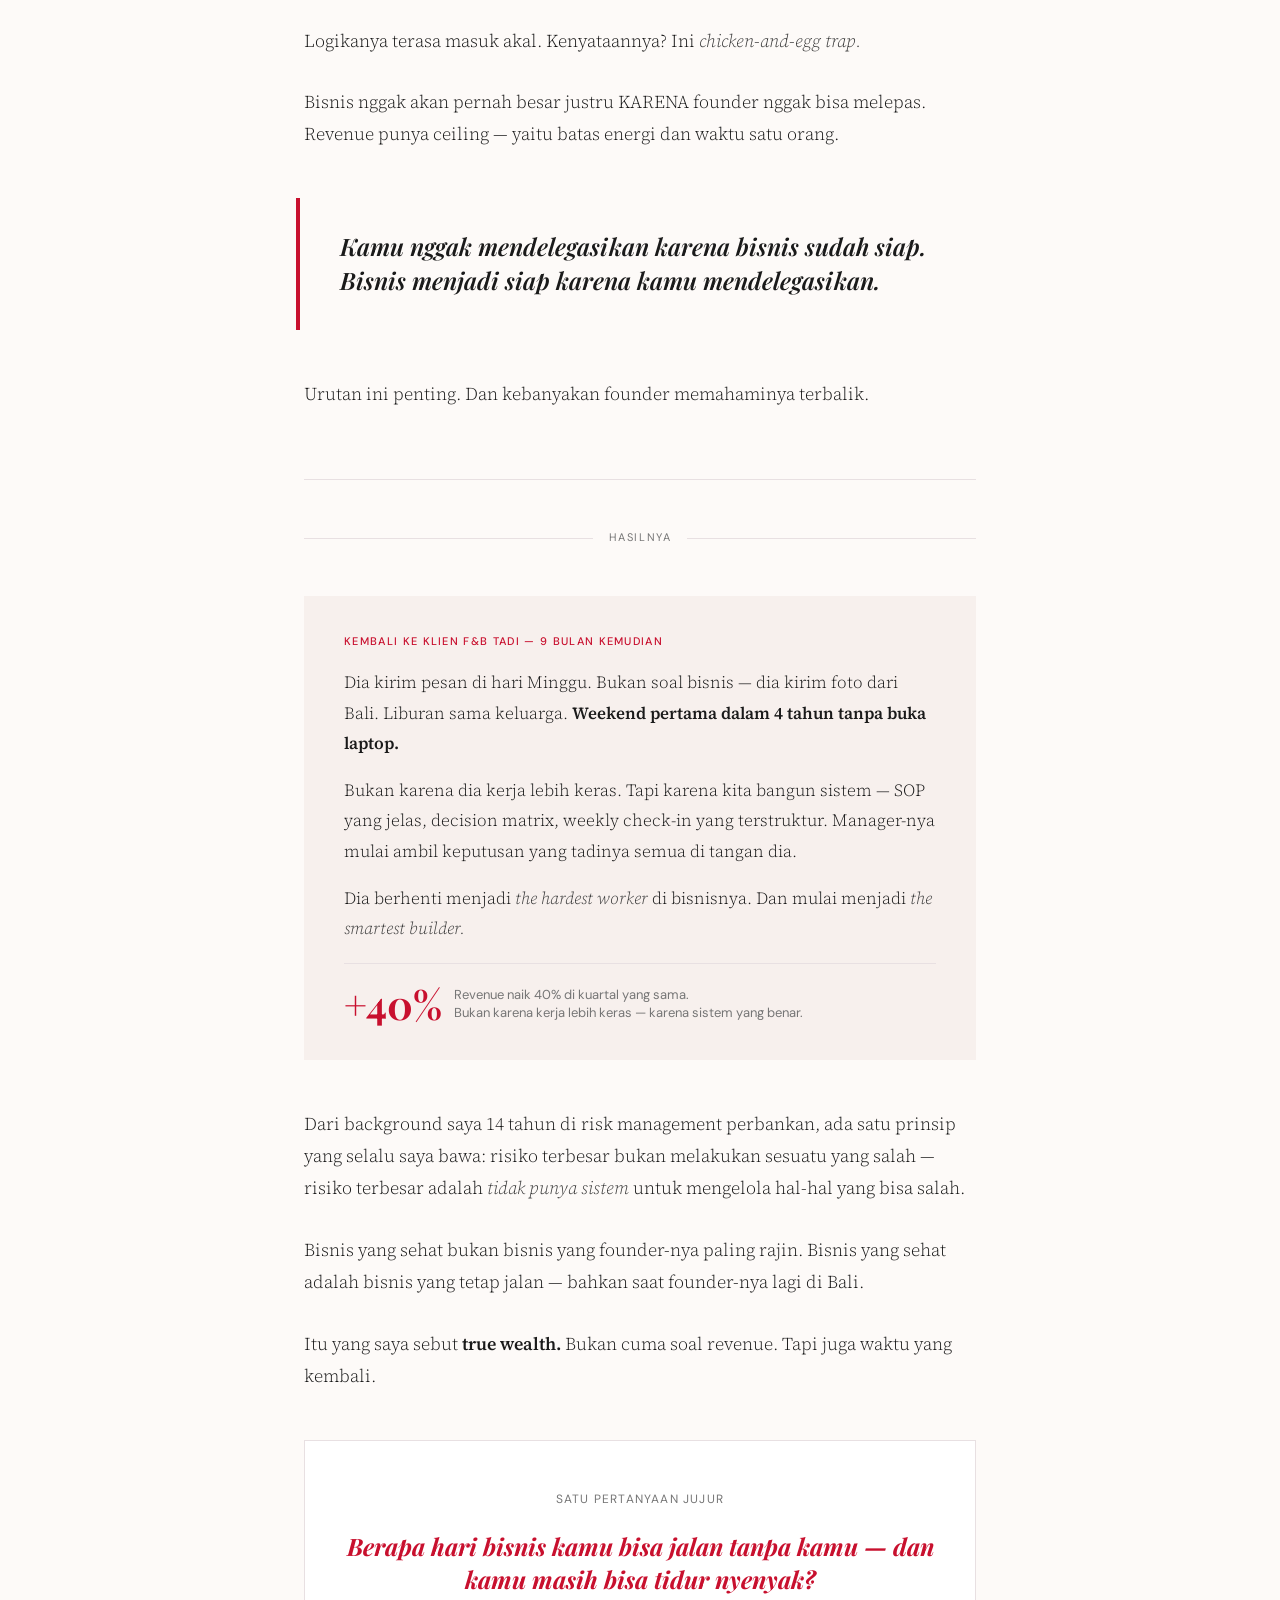
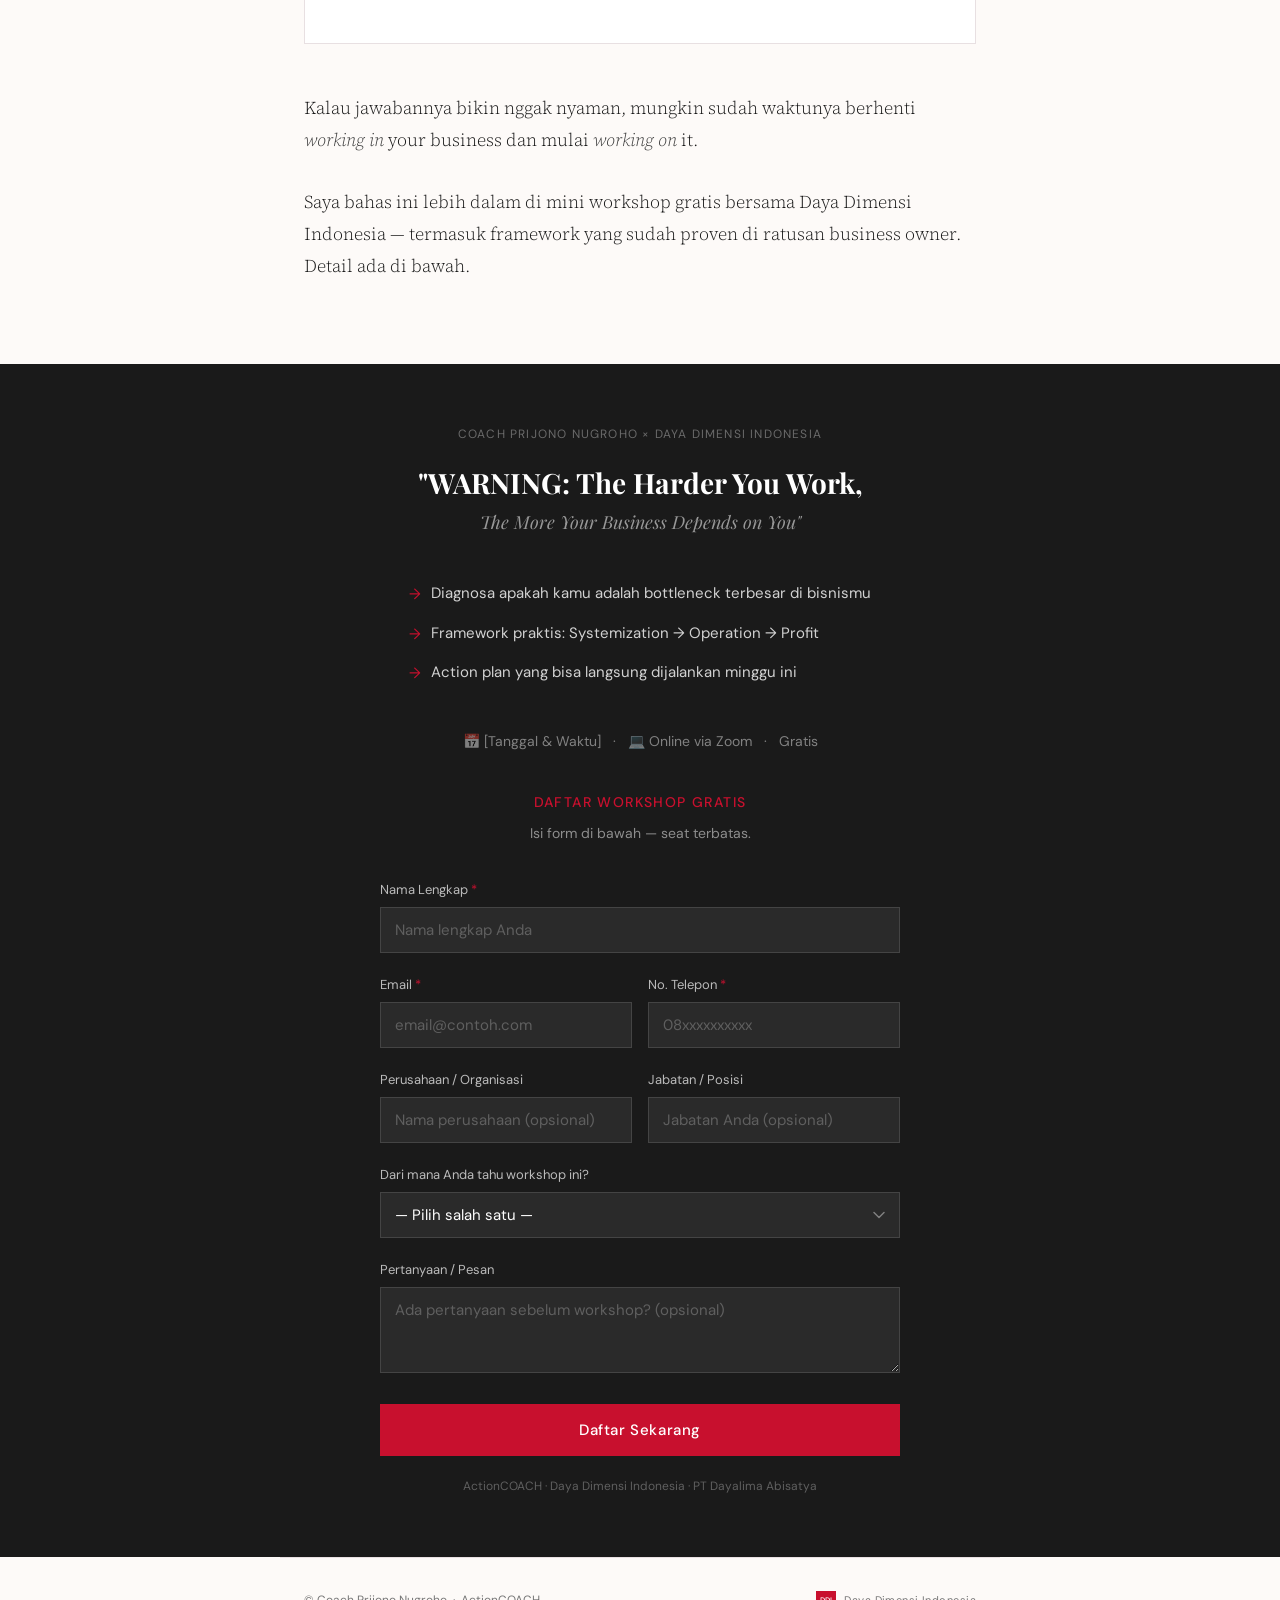
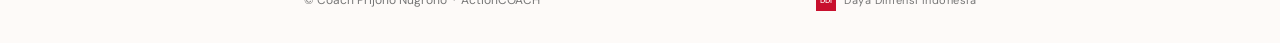
==== commit 17e626f7: "Add workshop registration form with Google Sheets integration Embed registration form in coach-prijo" ====
--- a/coach-prijono/index.html
+++ b/coach-prijono/index.html
@@ -645,6 +645,197 @@
       letter-spacing: 0.04em;
     }
 
+    /* ─── REGISTRATION FORM ─── */
+    .reg-form-wrapper {
+      max-width: 520px;
+      margin: 36px auto 0;
+      text-align: left;
+    }
+
+    .reg-form-header {
+      text-align: center;
+      margin-bottom: 32px;
+    }
+
+    .reg-form-title {
+      font-family: 'DM Sans', sans-serif;
+      font-size: 14px;
+      font-weight: 500;
+      letter-spacing: 0.1em;
+      text-transform: uppercase;
+      color: var(--red);
+      margin-bottom: 6px;
+    }
+
+    .reg-form-subtitle {
+      font-family: 'DM Sans', sans-serif;
+      font-size: 14px;
+      color: rgba(255,255,255,0.5);
+    }
+
+    .form-row {
+      margin-bottom: 20px;
+    }
+
+    .form-row-2col {
+      display: grid;
+      grid-template-columns: 1fr 1fr;
+      gap: 16px;
+    }
+
+    .form-group label {
+      display: block;
+      font-family: 'DM Sans', sans-serif;
+      font-size: 13px;
+      font-weight: 400;
+      color: rgba(255,255,255,0.7);
+      margin-bottom: 6px;
+    }
+
+    .form-group .required {
+      color: var(--red);
+    }
+
+    .form-group input,
+    .form-group select,
+    .form-group textarea {
+      width: 100%;
+      font-family: 'DM Sans', sans-serif;
+      font-size: 15px;
+      color: var(--white);
+      background: rgba(255,255,255,0.07);
+      border: 1px solid rgba(255,255,255,0.12);
+      padding: 12px 14px;
+      transition: border-color 0.2s, background 0.2s;
+      outline: none;
+      -webkit-appearance: none;
+      appearance: none;
+    }
+
+    .form-group input::placeholder,
+    .form-group textarea::placeholder {
+      color: rgba(255,255,255,0.25);
+    }
+
+    .form-group input:focus,
+    .form-group select:focus,
+    .form-group textarea:focus {
+      border-color: var(--red);
+      background: rgba(255,255,255,0.1);
+    }
+
+    .form-group input.invalid,
+    .form-group select.invalid {
+      border-color: #e74c3c;
+    }
+
+    .form-group select {
+      background-image: url("data:image/svg+xml,%3Csvg width='12' height='8' viewBox='0 0 12 8' fill='none' xmlns='http://www.w3.org/2000/svg'%3E%3Cpath d='M1 1.5L6 6.5L11 1.5' stroke='rgba(255,255,255,0.4)' stroke-width='1.5' stroke-linecap='round' stroke-linejoin='round'/%3E%3C/svg%3E");
+      background-repeat: no-repeat;
+      background-position: right 14px center;
+      padding-right: 40px;
+      cursor: pointer;
+    }
+
+    .form-group select option {
+      background: var(--ink);
+      color: var(--white);
+    }
+
+    .form-group textarea {
+      resize: vertical;
+      min-height: 80px;
+    }
+
+    .form-submit {
+      display: block;
+      width: 100%;
+      background: var(--red);
+      color: var(--white);
+      font-family: 'DM Sans', sans-serif;
+      font-size: 15px;
+      font-weight: 500;
+      letter-spacing: 0.04em;
+      padding: 16px 40px;
+      border: none;
+      cursor: pointer;
+      transition: background 0.2s;
+      margin-top: 8px;
+    }
+
+    .form-submit:hover { background: var(--red-dark); }
+
+    .form-submit:disabled {
+      opacity: 0.7;
+      cursor: not-allowed;
+    }
+
+    .form-submit .btn-loading { display: none; }
+
+    .form-submit.is-loading .btn-text { display: none; }
+    .form-submit.is-loading .btn-loading {
+      display: inline-flex;
+      align-items: center;
+      gap: 8px;
+    }
+
+    @keyframes spin {
+      to { transform: rotate(360deg); }
+    }
+
+    .spinner-circle {
+      animation: spin 0.8s linear infinite;
+      transform-origin: center;
+    }
+
+    /* Form messages */
+    .form-message {
+      display: none;
+      text-align: center;
+      padding: 40px 32px;
+      margin-top: 36px;
+    }
+
+    .form-message.is-visible { display: block; }
+
+    .form-message-icon {
+      width: 48px;
+      height: 48px;
+      border-radius: 50%;
+      display: inline-flex;
+      align-items: center;
+      justify-content: center;
+      font-family: 'DM Sans', sans-serif;
+      font-size: 22px;
+      font-weight: 700;
+      margin-bottom: 16px;
+    }
+
+    .form-success .form-message-icon {
+      background: rgba(46,204,113,0.15);
+      color: #2ecc71;
+    }
+
+    .form-error .form-message-icon {
+      background: rgba(231,76,60,0.15);
+      color: #e74c3c;
+    }
+
+    .form-message-title {
+      font-family: 'DM Sans', sans-serif;
+      font-size: 18px;
+      font-weight: 500;
+      color: var(--white);
+      margin-bottom: 8px;
+    }
+
+    .form-message-text {
+      font-family: 'DM Sans', sans-serif;
+      font-size: 14px;
+      color: rgba(255,255,255,0.5);
+      line-height: 1.5;
+    }
+
     /* ─── RESPONSIVE ─── */
     @media (max-width: 640px) {
       body { font-size: 17px; }
@@ -654,6 +845,8 @@
       .pull-quote { margin: 40px 0; padding: 24px 28px; }
       .cta-block { padding: 48px 28px; }
       footer { flex-direction: column; gap: 12px; text-align: center; }
+      .form-row-2col { grid-template-columns: 1fr; }
+      .reg-form-wrapper { margin-top: 28px; }
     }
   </style>
 </head>
@@ -824,7 +1017,89 @@
     <li>Action plan yang bisa langsung dijalankan minggu ini</li>
   </ul>
   <div class="cta-meta">📅 [Tanggal &amp; Waktu] &nbsp;&nbsp;·&nbsp;&nbsp; 💻 Online via Zoom &nbsp;&nbsp;·&nbsp;&nbsp; Gratis</div>
-  <a href="#" class="cta-btn">Daftar Sekarang — Seat Terbatas</a>
+
+  <!-- REGISTRATION FORM -->
+  <div class="reg-form-wrapper">
+    <div class="reg-form-header">
+      <div class="reg-form-title">Daftar Workshop Gratis</div>
+      <div class="reg-form-subtitle">Isi form di bawah — seat terbatas.</div>
+    </div>
+
+    <form id="registrationForm" novalidate>
+      <div class="form-row">
+        <div class="form-group">
+          <label for="fullName">Nama Lengkap <span class="required">*</span></label>
+          <input type="text" id="fullName" name="fullName" required placeholder="Nama lengkap Anda">
+        </div>
+      </div>
+
+      <div class="form-row form-row-2col">
+        <div class="form-group">
+          <label for="email">Email <span class="required">*</span></label>
+          <input type="email" id="email" name="email" required placeholder="email@contoh.com">
+        </div>
+        <div class="form-group">
+          <label for="phone">No. Telepon <span class="required">*</span></label>
+          <input type="tel" id="phone" name="phone" required placeholder="08xxxxxxxxxx">
+        </div>
+      </div>
+
+      <div class="form-row form-row-2col">
+        <div class="form-group">
+          <label for="company">Perusahaan / Organisasi</label>
+          <input type="text" id="company" name="company" placeholder="Nama perusahaan (opsional)">
+        </div>
+        <div class="form-group">
+          <label for="jobTitle">Jabatan / Posisi</label>
+          <input type="text" id="jobTitle" name="jobTitle" placeholder="Jabatan Anda (opsional)">
+        </div>
+      </div>
+
+      <div class="form-row">
+        <div class="form-group">
+          <label for="hearAbout">Dari mana Anda tahu workshop ini?</label>
+          <select id="hearAbout" name="hearAbout">
+            <option value="" disabled selected>— Pilih salah satu —</option>
+            <option value="Instagram">Instagram</option>
+            <option value="LinkedIn">LinkedIn</option>
+            <option value="Referral">Referral / Rekomendasi</option>
+            <option value="Google Search">Google Search</option>
+            <option value="Other">Lainnya</option>
+          </select>
+        </div>
+      </div>
+
+      <div class="form-row">
+        <div class="form-group">
+          <label for="message">Pertanyaan / Pesan</label>
+          <textarea id="message" name="message" rows="3" placeholder="Ada pertanyaan sebelum workshop? (opsional)"></textarea>
+        </div>
+      </div>
+
+      <button type="submit" class="form-submit" id="submitBtn">
+        <span class="btn-text">Daftar Sekarang</span>
+        <span class="btn-loading" aria-hidden="true">
+          <svg width="20" height="20" viewBox="0 0 20 20" fill="none"><circle cx="10" cy="10" r="8" stroke="currentColor" stroke-width="2" stroke-linecap="round" stroke-dasharray="40 20" class="spinner-circle"/></svg>
+          Mengirim...
+        </span>
+      </button>
+    </form>
+
+    <!-- Success message -->
+    <div class="form-message form-success" id="formSuccess">
+      <div class="form-message-icon">✓</div>
+      <div class="form-message-title">Pendaftaran berhasil!</div>
+      <div class="form-message-text">Kami akan menghubungi Anda segera melalui email. Cek juga folder spam Anda.</div>
+    </div>
+
+    <!-- Error message -->
+    <div class="form-message form-error" id="formError">
+      <div class="form-message-icon">!</div>
+      <div class="form-message-title">Terjadi kesalahan</div>
+      <div class="form-message-text" id="errorText">Silakan coba lagi dalam beberapa saat.</div>
+    </div>
+  </div>
+
   <div class="cta-partners">ActionCOACH · Daya Dimensi Indonesia · PT Dayalima Abisatya</div>
 </div>
 
@@ -837,12 +1112,88 @@
 </footer>
 
 <script>
+  // ─── Reading progress bar ───
   const progress = document.getElementById('progress');
   window.addEventListener('scroll', () => {
     const scrollTop = window.scrollY;
     const docHeight = document.documentElement.scrollHeight - window.innerHeight;
     progress.style.width = (scrollTop / docHeight * 100) + '%';
   });
+
+  // ─── Registration Form ───
+  // Replace this URL after deploying your Google Apps Script Web App
+  const FORM_ENDPOINT = 'https://script.google.com/macros/s/AKfycbwK4HtvcQ-5Q1G62Z-UuZVDGrfwXuFYGhw14hc8OcBiB70oKRqKBB1jD8DNEf2-mLarrA/exec';
+
+  const form = document.getElementById('registrationForm');
+  const submitBtn = document.getElementById('submitBtn');
+  const successMsg = document.getElementById('formSuccess');
+  const errorMsg = document.getElementById('formError');
+  const errorText = document.getElementById('errorText');
+
+  form.addEventListener('submit', async (e) => {
+    e.preventDefault();
+
+    // Reset states
+    successMsg.classList.remove('is-visible');
+    errorMsg.classList.remove('is-visible');
+
+    // Remove previous invalid markers
+    form.querySelectorAll('.invalid').forEach(el => el.classList.remove('invalid'));
+
+    // Validate required fields
+    const fullName = form.fullName.value.trim();
+    const email = form.email.value.trim();
+    const phone = form.phone.value.trim();
+    let hasError = false;
+
+    if (!fullName) { form.fullName.classList.add('invalid'); hasError = true; }
+    if (!email || !email.includes('@')) { form.email.classList.add('invalid'); hasError = true; }
+    if (!phone) { form.phone.classList.add('invalid'); hasError = true; }
+
+    if (hasError) return;
+
+    // Collect data
+    const payload = {
+      fullName: fullName,
+      email: email,
+      phone: phone,
+      company: form.company.value.trim(),
+      jobTitle: form.jobTitle.value.trim(),
+      hearAbout: form.hearAbout.value,
+      message: form.message.value.trim()
+    };
+
+    // Loading state
+    submitBtn.classList.add('is-loading');
+    submitBtn.disabled = true;
+
+    try {
+      const response = await fetch(FORM_ENDPOINT, {
+        method: 'POST',
+        mode: 'no-cors', // Apps Script Web App requires no-cors from browser
+        headers: { 'Content-Type': 'application/json' },
+        body: JSON.stringify(payload)
+      });
+
+      // With no-cors, we can't read the response body.
+      // A successful fetch (no network error) means the request reached Google.
+      form.style.display = 'none';
+      successMsg.classList.add('is-visible');
+      form.reset();
+
+    } catch (err) {
+      errorText.textContent = 'Gagal mengirim data. Periksa koneksi internet Anda dan coba lagi.';
+      errorMsg.classList.add('is-visible');
+    } finally {
+      submitBtn.classList.remove('is-loading');
+      submitBtn.disabled = false;
+    }
+  });
+
+  // Remove invalid styling on input
+  form.querySelectorAll('input, select').forEach(field => {
+    field.addEventListener('input', () => field.classList.remove('invalid'));
+  });
 </script>
 
 </body>
